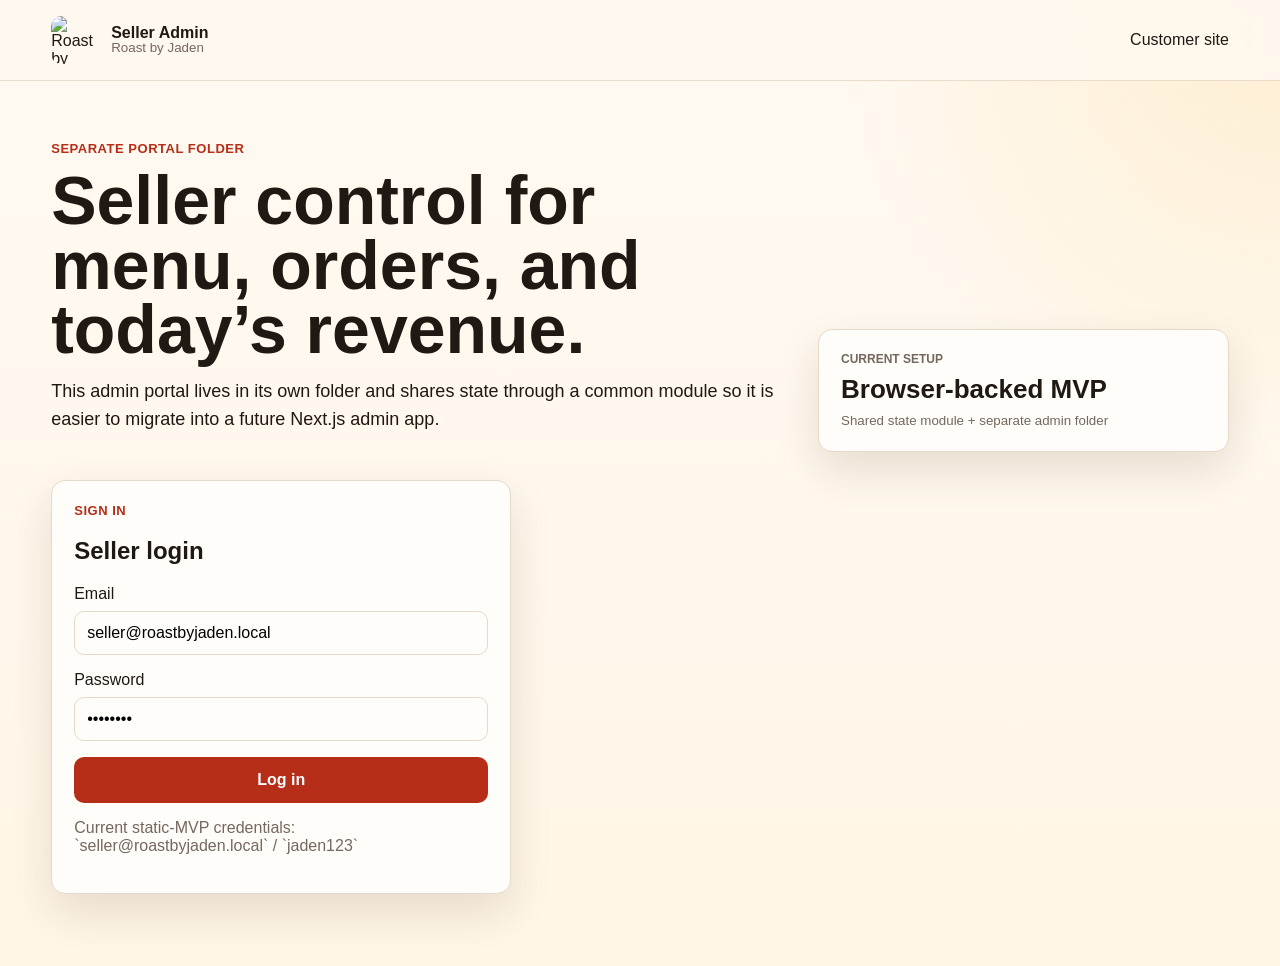
==== admin/index.html @ 7b1c3aa3 "feat: add separate seller admin portal and browser-backed ordering MVP Introduce a working customer/" ====
<!doctype html>
<html lang="en">
  <head>
    <meta charset="UTF-8" />
    <meta name="viewport" content="width=device-width, initial-scale=1.0" />
    <meta
      name="description"
      content="Roast by Jaden seller admin portal for orders, revenue, and menu availability."
    />
    <title>Roast by Jaden | Seller Admin</title>
    <link rel="stylesheet" href="admin.css?v=20260602-admin-mvp" />
  </head>
  <body>
    <header class="admin-header">
      <a class="brand" href="../index.html">
        <span class="brand-mark">
          <img src="../assets/xianzai-hero.jpg" alt="Roast by Jaden" />
        </span>
        <span>
          <strong>Seller Admin</strong>
          <small>Roast by Jaden</small>
        </span>
      </a>
      <nav>
        <a href="../index.html">Customer site</a>
      </nav>
    </header>

    <main class="admin-main">
      <section class="admin-hero">
        <div>
          <p class="eyebrow">Separate portal folder</p>
          <h1>Seller control for menu, orders, and today’s revenue.</h1>
          <p>
            This admin portal lives in its own folder and shares state through a common
            module so it is easier to migrate into a future Next.js admin app.
          </p>
        </div>
        <div class="hero-card">
          <span>Current setup</span>
          <strong>Browser-backed MVP</strong>
          <small>Shared state module + separate admin folder</small>
        </div>
      </section>

      <section class="auth-section" id="authSection">
        <div class="auth-card">
          <p class="eyebrow">Sign in</p>
          <h2>Seller login</h2>
          <form id="loginForm" class="login-form">
            <label>
              Email
              <input id="loginEmail" type="email" value="seller@roastbyjaden.local" required />
            </label>
            <label>
              Password
              <input id="loginPassword" type="password" value="jaden123" required />
            </label>
            <button class="button primary full" type="submit">Log in</button>
          </form>
          <p class="auth-note">
            Current static-MVP credentials: `seller@roastbyjaden.local` / `jaden123`
          </p>
          <p class="auth-error" id="loginError" hidden>Login failed. Check the current static-MVP credentials.</p>
        </div>
      </section>

      <section class="console-section" id="consoleSection" hidden>
        <div class="toolbar">
          <div>
            <p class="eyebrow">Control room</p>
            <h2>Seller dashboard</h2>
          </div>
          <div class="toolbar-actions">
            <button class="button secondary" id="toggleOrderingButton" type="button">Pause ordering</button>
            <button class="button secondary" id="logoutButton" type="button">Log out</button>
          </div>
        </div>

        <div class="stats-grid" id="statsGrid"></div>

        <section class="admin-panel">
          <div class="panel-head">
            <div>
              <p class="eyebrow">Orders</p>
              <h3>Today’s orders</h3>
            </div>
          </div>
          <div class="orders-grid" id="adminOrders"></div>
        </section>

        <section class="admin-panel">
          <div class="panel-head">
            <div>
              <p class="eyebrow">Catalog</p>
              <h3>Product availability</h3>
            </div>
          </div>
          <div class="product-list" id="adminProductList"></div>
        </section>

        <section class="admin-panel">
          <div class="panel-head">
            <div>
              <p class="eyebrow">Options</p>
              <h3>Roast part and portion control</h3>
            </div>
          </div>
          <div class="option-group-list" id="adminOptionList"></div>
        </section>

        <section class="admin-panel">
          <div class="panel-head">
            <div>
              <p class="eyebrow">New item</p>
              <h3>Add product to customer portal</h3>
            </div>
          </div>
          <form class="add-product-form" id="addProductForm">
            <label>
              Product name
              <input id="productName" type="text" placeholder="招牌烧鸭腿饭" required />
            </label>
            <label>
              Category
              <input id="productCategory" type="text" list="categorySuggestions" placeholder="烧味饭" required />
              <datalist id="categorySuggestions"></datalist>
            </label>
            <label>
              Price
              <input id="productPrice" type="number" min="0" step="0.1" placeholder="16.9" required />
            </label>
            <label class="full-span">
              Description
              <textarea id="productDescription" rows="3" placeholder="Describe the dish for customers." required></textarea>
            </label>
            <label class="full-span">
              Image URL
              <input id="productImage" type="url" placeholder="https://..." />
            </label>
            <fieldset class="full-span" id="productChoiceFieldset">
              <legend>Attach option groups</legend>
            </fieldset>
            <label class="toggle-row">
              <input id="productEnabled" type="checkbox" checked />
              Enable immediately
            </label>
            <label class="toggle-row">
              <input id="productSoldOut" type="checkbox" />
              Start as sold out
            </label>
            <button class="button primary" type="submit">Add product</button>
          </form>
        </section>
      </section>
    </main>

    <script type="module" src="admin.js?v=20260602-admin-mvp"></script>
  </body>
</html>
---- admin/admin.css ----
:root {
  color-scheme: light;
  --ink: #201813;
  --muted: #75675e;
  --paper: #fff6e7;
  --panel: #fffdfa;
  --line: #e7d9c7;
  --accent: #b62d18;
  --accent-dark: #78180e;
  --gold: #f6c95d;
  --gold-soft: #fff1c4;
  --green: #244f3a;
  --shadow: 0 18px 44px rgba(61, 31, 12, 0.12);
}

* {
  box-sizing: border-box;
}

[hidden] {
  display: none !important;
}

body {
  margin: 0;
  background:
    radial-gradient(circle at top right, rgba(246, 201, 93, 0.22), transparent 28%),
    linear-gradient(180deg, #fff9f2 0%, var(--paper) 100%);
  color: var(--ink);
  font-family: "Avenir Next", "Segoe UI", sans-serif;
}

a {
  color: inherit;
  text-decoration: none;
}

button,
input,
textarea,
select {
  font: inherit;
}

.admin-header {
  position: sticky;
  top: 0;
  z-index: 20;
  display: flex;
  align-items: center;
  justify-content: space-between;
  gap: 18px;
  padding: 16px clamp(18px, 4vw, 56px);
  background: rgba(255, 248, 239, 0.94);
  border-bottom: 1px solid rgba(231, 217, 199, 0.88);
  backdrop-filter: blur(14px);
}

.brand {
  display: inline-flex;
  align-items: center;
  gap: 12px;
}

.brand-mark {
  width: 48px;
  height: 48px;
  overflow: hidden;
  border-radius: 10px;
}

.brand-mark img {
  width: 100%;
  height: 100%;
  object-fit: cover;
}

.brand strong,
.brand small {
  display: block;
  line-height: 1.1;
}

.brand small,
.hero-card small,
.stat-card small,
.auth-note,
.order-meta,
.product-row span,
.toggle-row,
.empty-panel {
  color: var(--muted);
}

.admin-main {
  padding: clamp(32px, 6vw, 60px) clamp(18px, 4vw, 56px) 72px;
}

.admin-hero {
  display: grid;
  grid-template-columns: minmax(0, 1fr) minmax(260px, 0.55fr);
  gap: 20px;
  align-items: end;
  margin-bottom: 28px;
}

.eyebrow {
  margin: 0 0 12px;
  color: var(--accent);
  font-size: 13px;
  font-weight: 900;
  letter-spacing: 0.04em;
  text-transform: uppercase;
}

.admin-hero h1,
.admin-hero h2,
.admin-hero h3,
.admin-hero p {
  margin-top: 0;
}

.admin-hero h1 {
  margin-bottom: 16px;
  font-size: clamp(40px, 6vw, 68px);
  line-height: 0.95;
}

.admin-hero p:not(.eyebrow) {
  max-width: 760px;
  font-size: 18px;
  line-height: 1.55;
}

.hero-card,
.auth-card,
.stat-card,
.admin-panel,
.order-card,
.option-group-card {
  border: 1px solid var(--line);
  border-radius: 14px;
  background: var(--panel);
  box-shadow: var(--shadow);
}

.hero-card,
.auth-card,
.admin-panel {
  padding: 22px;
}

.hero-card span,
.stat-card span {
  display: block;
  margin-bottom: 8px;
  color: var(--muted);
  font-size: 12px;
  font-weight: 900;
  text-transform: uppercase;
}

.hero-card strong {
  display: block;
  margin-bottom: 6px;
  font-size: 26px;
}

.auth-section {
  display: grid;
  place-items: start;
}

.auth-card {
  width: min(460px, 100%);
}

.login-form,
.add-product-form {
  display: grid;
  gap: 16px;
}

.auth-error {
  margin-top: 10px;
  color: var(--accent-dark);
  font-weight: 800;
}

.button {
  display: inline-flex;
  min-height: 46px;
  align-items: center;
  justify-content: center;
  border: 1px solid transparent;
  border-radius: 10px;
  padding: 12px 18px;
  cursor: pointer;
  font-weight: 900;
}

.button.primary {
  background: var(--accent);
  color: #fff;
}

.button.secondary {
  border-color: var(--line);
  background: #fff;
  color: var(--accent-dark);
}

.button.full {
  width: 100%;
}

.toolbar,
.panel-head,
.product-row,
.row-actions,
.order-card-head,
.toolbar-actions {
  display: flex;
  align-items: center;
  justify-content: space-between;
  gap: 12px;
}

.toolbar {
  margin-bottom: 22px;
}

.toolbar-actions {
  flex-wrap: wrap;
}

.stats-grid {
  display: grid;
  grid-template-columns: repeat(4, minmax(0, 1fr));
  gap: 16px;
  margin-bottom: 22px;
}

.stat-card {
  padding: 18px;
}

.stat-card strong {
  display: block;
  margin-bottom: 6px;
  font-size: 30px;
}

.console-section {
  display: grid;
  gap: 22px;
}

.orders-grid {
  display: grid;
  grid-template-columns: repeat(3, minmax(0, 1fr));
  gap: 14px;
}

.order-card {
  padding: 18px;
}

.order-card h4,
.admin-panel h3,
.option-group-card h4 {
  margin: 0;
}

.status-pill {
  display: inline-flex;
  min-height: 32px;
  align-items: center;
  justify-content: center;
  border-radius: 999px;
  background: #f4ead9;
  color: var(--accent-dark);
  padding: 6px 11px;
  font-size: 12px;
  font-weight: 900;
  white-space: nowrap;
}

.order-items {
  display: grid;
  gap: 10px;
  margin: 16px 0;
  padding: 0;
  list-style: none;
}

.order-items strong,
.order-items span {
  display: block;
}

.status-control select,
label input,
label textarea,
label select {
  width: 100%;
}

input,
textarea,
select {
  margin-top: 8px;
  border: 1px solid var(--line);
  border-radius: 10px;
  background: #fffdf9;
  padding: 12px;
  outline: none;
}

input:focus,
textarea:focus,
select:focus {
  border-color: var(--accent);
  box-shadow: 0 0 0 3px rgba(182, 45, 24, 0.14);
}

.product-list,
.option-group-list {
  display: grid;
  gap: 12px;
}

.product-row {
  border: 1px solid var(--line);
  border-radius: 12px;
  background: #fffaf2;
  padding: 14px 16px;
}

.product-row strong,
.product-row span {
  display: block;
}

.mini-button,
.option-toggle {
  border: 1px solid var(--line);
  border-radius: 999px;
  background: #fff;
  padding: 9px 12px;
  cursor: pointer;
  font-weight: 900;
}

.mini-button.active,
.option-toggle.available {
  border-color: #cfe5d8;
  background: #e8f6ec;
  color: var(--green);
}

.mini-button.warn,
.option-toggle.sold {
  border-color: #f4cfc6;
  background: #ffe7e0;
  color: var(--accent-dark);
}

.option-group-card {
  padding: 16px;
}

.option-chip-row {
  display: flex;
  flex-wrap: wrap;
  gap: 10px;
  margin-top: 12px;
}

.add-product-form {
  grid-template-columns: repeat(2, minmax(0, 1fr));
}

.full-span {
  grid-column: 1 / -1;
}

fieldset {
  display: grid;
  gap: 10px;
  margin: 0;
  border: 1px solid var(--line);
  border-radius: 12px;
  padding: 14px;
}

.toggle-row {
  display: inline-flex;
  align-items: center;
  gap: 10px;
  font-weight: 800;
}

.toggle-row input {
  width: auto;
  margin: 0;
}

.empty-panel {
  display: grid;
  place-items: center;
  min-height: 160px;
  border: 1px dashed var(--line);
  border-radius: 12px;
  background: #fffaf2;
}

@media (max-width: 1100px) {
  .stats-grid,
  .orders-grid {
    grid-template-columns: repeat(2, minmax(0, 1fr));
  }

  .admin-hero {
    grid-template-columns: 1fr;
  }
}

@media (max-width: 760px) {
  .admin-header,
  .toolbar,
  .panel-head,
  .product-row,
  .row-actions,
  .order-card-head {
    align-items: flex-start;
    flex-direction: column;
  }

  .stats-grid,
  .orders-grid,
  .add-product-form {
    grid-template-columns: 1fr;
  }
}
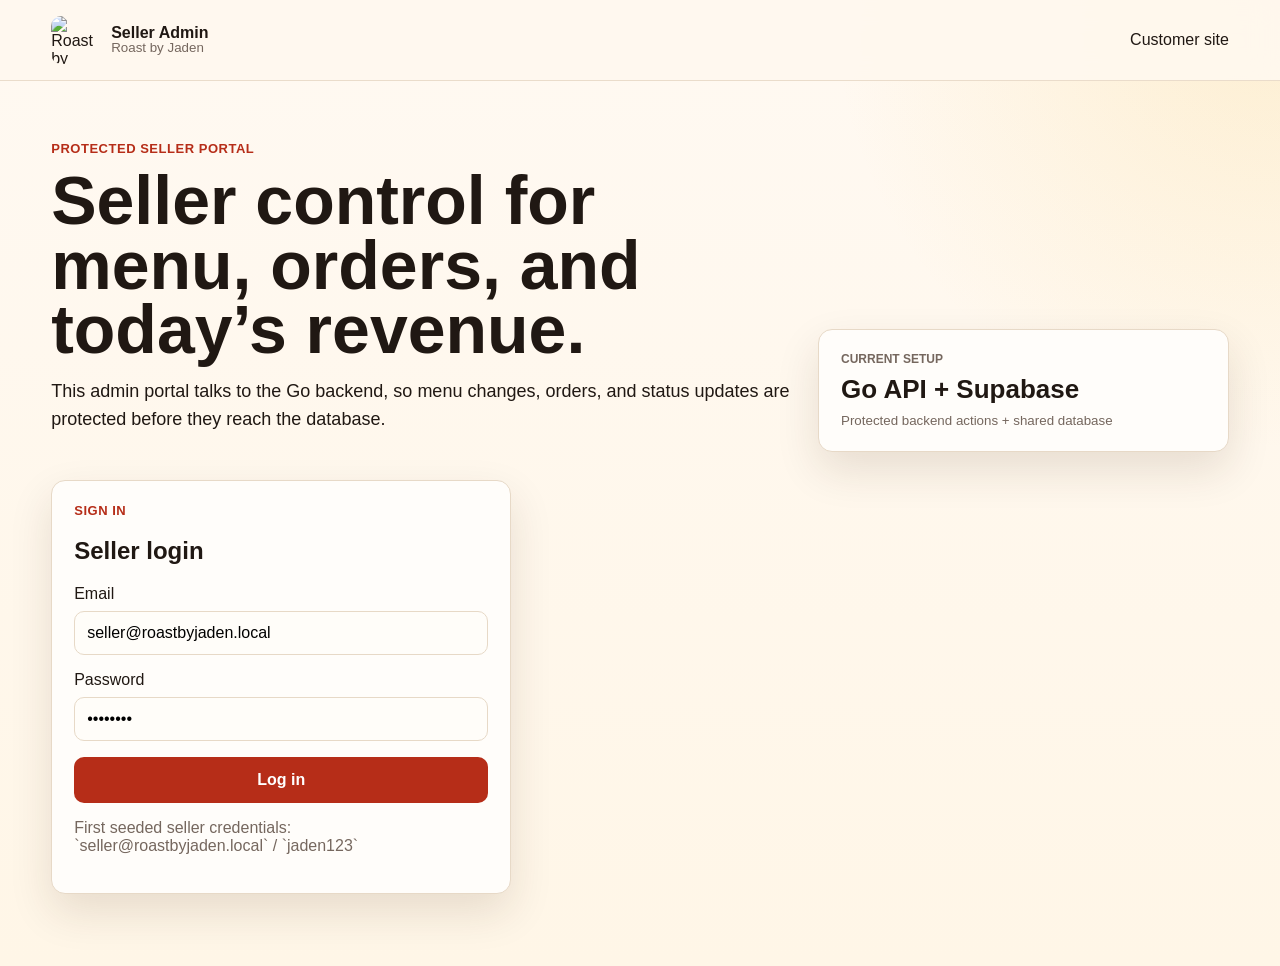
==== commit cbe41782: "Update customer ordering page" ====
--- a/admin/index.html
+++ b/admin/index.html
@@ -8,7 +8,7 @@
       content="Roast by Jaden seller admin portal for orders, revenue, and menu availability."
     />
     <title>Roast by Jaden | Seller Admin</title>
-    <link rel="stylesheet" href="admin.css?v=20260602-admin-mvp" />
+    <link rel="stylesheet" href="admin.css?v=20260606-go-api" />
   </head>
   <body>
     <header class="admin-header">
@@ -29,17 +29,17 @@
     <main class="admin-main">
       <section class="admin-hero">
         <div>
-          <p class="eyebrow">Separate portal folder</p>
+          <p class="eyebrow">Protected seller portal</p>
           <h1>Seller control for menu, orders, and today’s revenue.</h1>
           <p>
-            This admin portal lives in its own folder and shares state through a common
-            module so it is easier to migrate into a future Next.js admin app.
+            This admin portal talks to the Go backend, so menu changes, orders, and
+            status updates are protected before they reach the database.
           </p>
         </div>
         <div class="hero-card">
           <span>Current setup</span>
-          <strong>Browser-backed MVP</strong>
-          <small>Shared state module + separate admin folder</small>
+          <strong>Go API + Supabase</strong>
+          <small>Protected backend actions + shared database</small>
         </div>
       </section>
 
@@ -59,9 +59,9 @@
             <button class="button primary full" type="submit">Log in</button>
           </form>
           <p class="auth-note">
-            Current static-MVP credentials: `seller@roastbyjaden.local` / `jaden123`
+            First seeded seller credentials: `seller@roastbyjaden.local` / `jaden123`
           </p>
-          <p class="auth-error" id="loginError" hidden>Login failed. Check the current static-MVP credentials.</p>
+          <p class="auth-error" id="loginError" hidden>Login failed. Check the seller credentials or backend connection.</p>
         </div>
       </section>
 
@@ -155,6 +155,6 @@
       </section>
     </main>
 
-    <script type="module" src="admin.js?v=20260602-admin-mvp"></script>
+    <script type="module" src="admin.js?v=20260607-public-refresh"></script>
   </body>
 </html>
